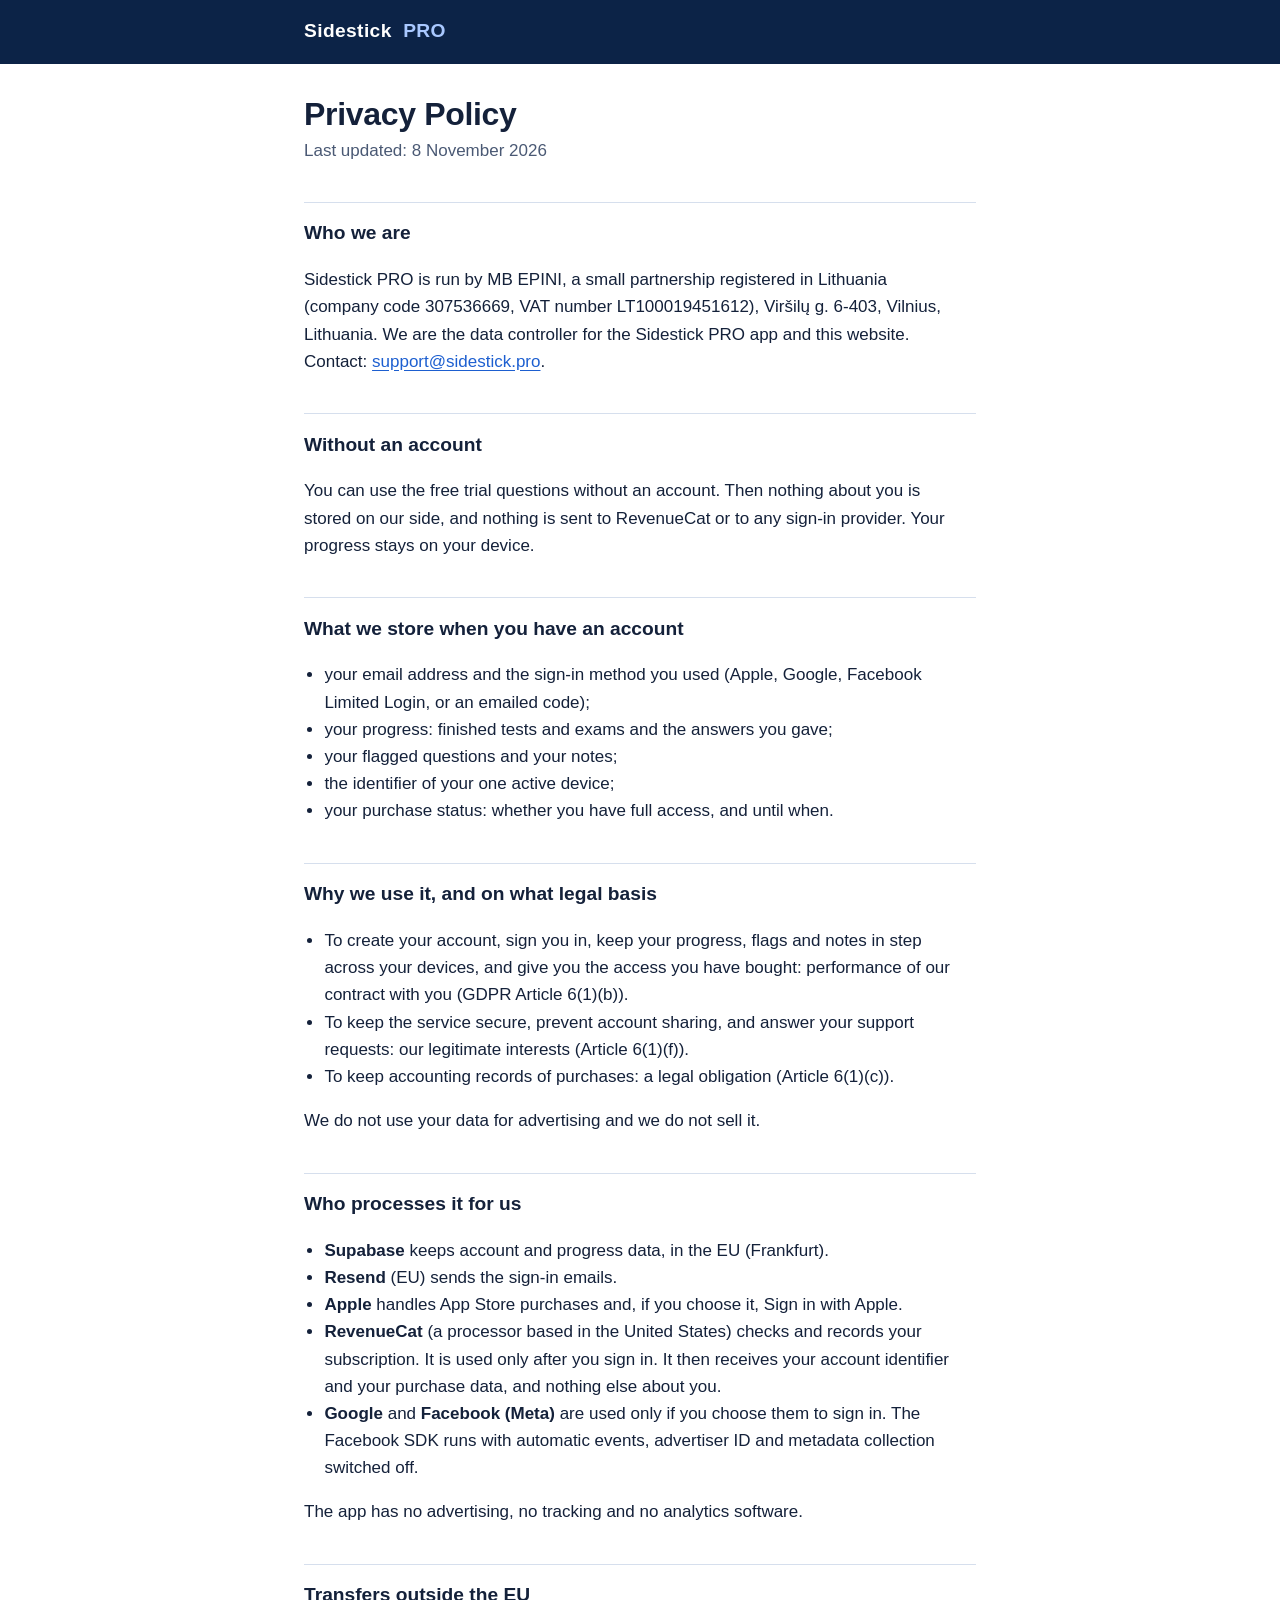
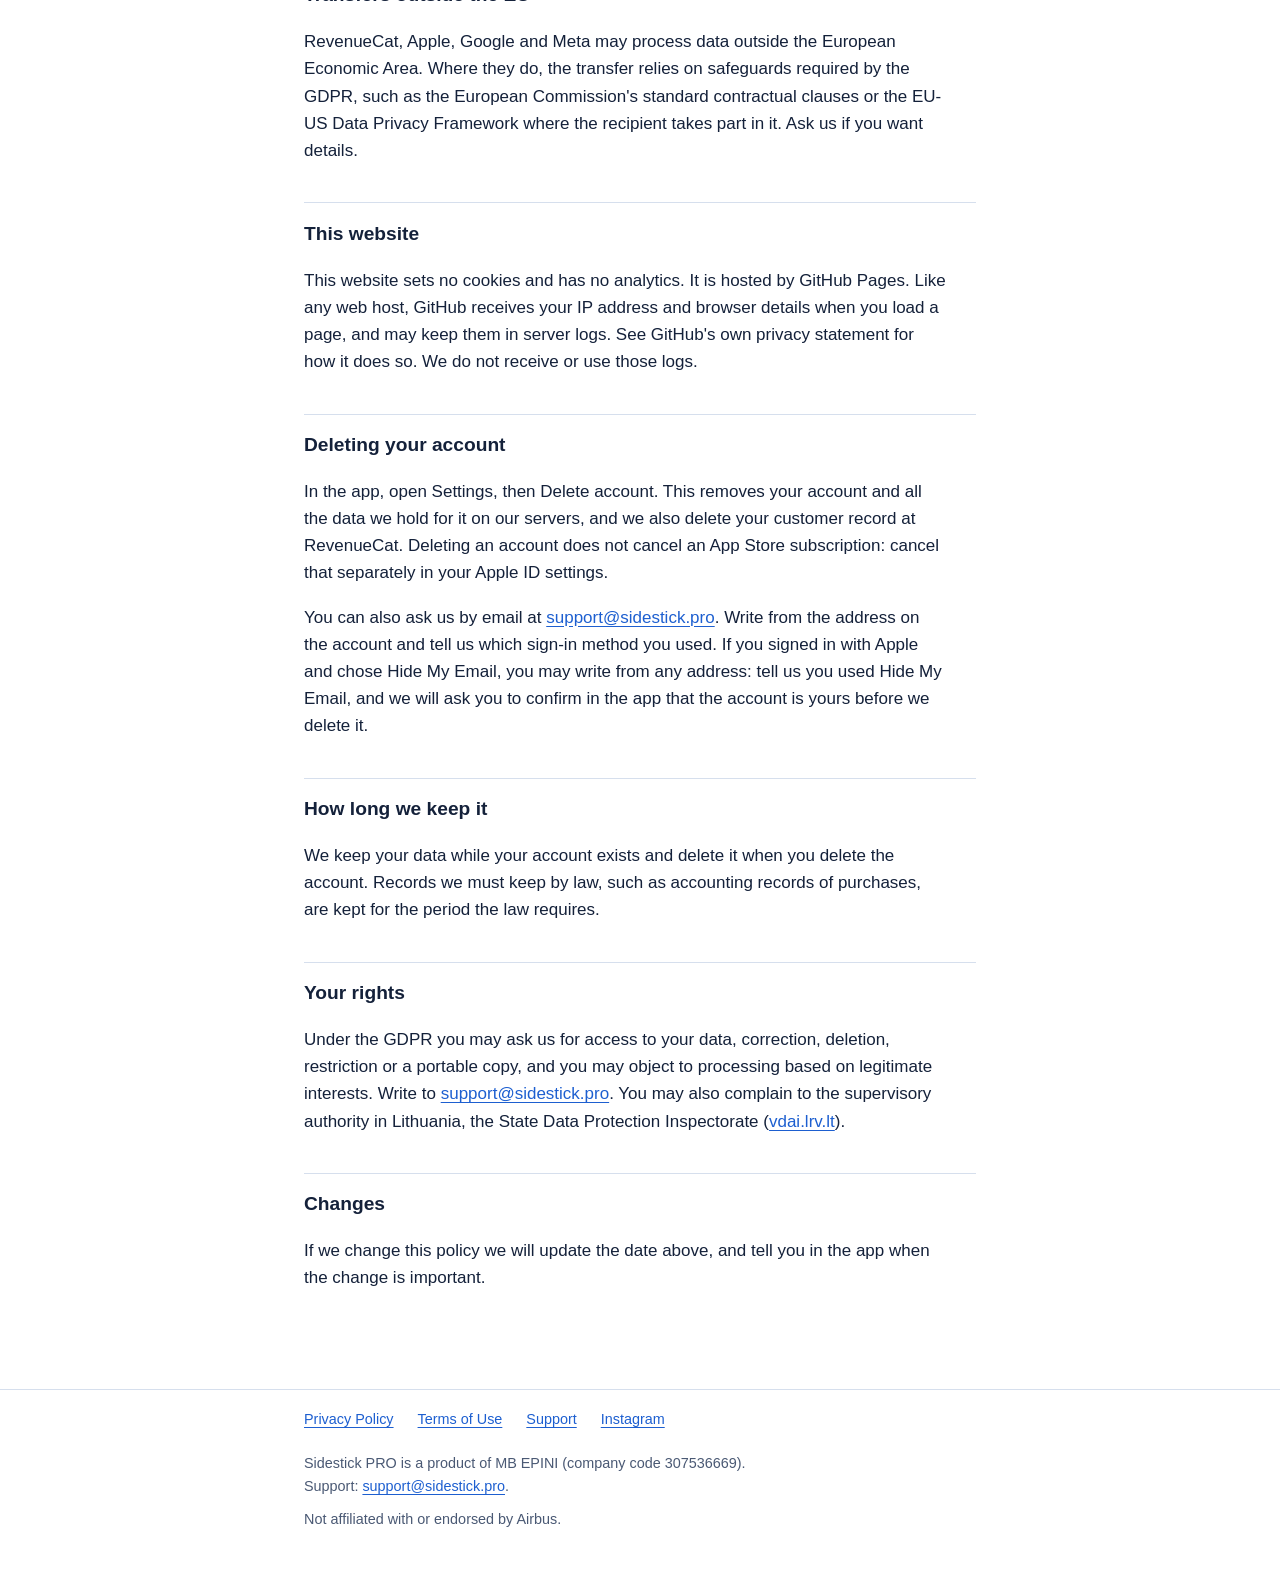
==== privacy/index.html @ fbe4fda0 "Publish site from a320-question-bank 44156fe" ====
<!doctype html>
<html lang="en-GB">
<head>
<meta charset="utf-8">
<meta name="viewport" content="width=device-width, initial-scale=1">
<meta name="color-scheme" content="light dark">
<meta name="theme-color" content="#0c2347" media="(prefers-color-scheme: light)">
<meta name="theme-color" content="#16315f" media="(prefers-color-scheme: dark)">
<title>Privacy Policy – Sidestick PRO</title>
<meta name="description" content="How Sidestick PRO handles your data: what is stored with an account, who processes it, and how to delete it.">
<meta property="og:type" content="website">
<meta property="og:site_name" content="Sidestick PRO">
<meta property="og:title" content="Privacy Policy – Sidestick PRO">
<meta property="og:description" content="How Sidestick PRO handles your data: what is stored with an account, who processes it, and how to delete it.">
<meta property="og:image" content="https://sidestick.pro/og.png">
<meta name="twitter:card" content="summary_large_image">
<link rel="icon" href="../favicon.svg" type="image/svg+xml">
<link rel="apple-touch-icon" href="../apple-touch-icon.png">
<link rel="stylesheet" href="../style.css">
</head>
<body>
<header class="bar"><div class="wrap"><a class="brand" href="../">Sidestick <b>PRO</b></a></div></header>
<main class="wrap doc"><h1>Privacy Policy</h1>
<p class="meta">Last updated: 8 November 2026</p>
<h2>Who we are</h2>
<p>Sidestick PRO is run by MB EPINI, a small partnership registered in Lithuania (company code 307536669, VAT number LT100019451612), Viršilų g. 6-403, Vilnius, Lithuania. We are the data controller for the Sidestick PRO app and this website. Contact: <a href="mailto:support@sidestick.pro">support@sidestick.pro</a>.</p>
<h2>Without an account</h2>
<p>You can use the free trial questions without an account. Then nothing about you is stored on our side, and nothing is sent to RevenueCat or to any sign-in provider. Your progress stays on your device.</p>
<h2>What we store when you have an account</h2>
<ul>
<li>your email address and the sign-in method you used (Apple, Google, Facebook Limited Login, or an emailed code);</li>
<li>your progress: finished tests and exams and the answers you gave;</li>
<li>your flagged questions and your notes;</li>
<li>the identifier of your one active device;</li>
<li>your purchase status: whether you have full access, and until when.</li>
</ul>
<h2>Why we use it, and on what legal basis</h2>
<ul>
<li>To create your account, sign you in, keep your progress, flags and notes in step across your devices, and give you the access you have bought: performance of our contract with you (GDPR Article 6(1)(b)).</li>
<li>To keep the service secure, prevent account sharing, and answer your support requests: our legitimate interests (Article 6(1)(f)).</li>
<li>To keep accounting records of purchases: a legal obligation (Article 6(1)(c)).</li>
</ul>
<p>We do not use your data for advertising and we do not sell it.</p>
<h2>Who processes it for us</h2>
<ul>
<li><b>Supabase</b> keeps account and progress data, in the EU (Frankfurt).</li>
<li><b>Resend</b> (EU) sends the sign-in emails.</li>
<li><b>Apple</b> handles App Store purchases and, if you choose it, Sign in with Apple.</li>
<li><b>RevenueCat</b> (a processor based in the United States) checks and records your subscription. It is used only after you sign in. It then receives your account identifier and your purchase data, and nothing else about you.</li>
<li><b>Google</b> and <b>Facebook (Meta)</b> are used only if you choose them to sign in. The Facebook SDK runs with automatic events, advertiser ID and metadata collection switched off.</li>
</ul>
<p>The app has no advertising, no tracking and no analytics software.</p>
<h2>Transfers outside the EU</h2>
<p>RevenueCat, Apple, Google and Meta may process data outside the European Economic Area. Where they do, the transfer relies on safeguards required by the GDPR, such as the European Commission's standard contractual clauses or the EU-US Data Privacy Framework where the recipient takes part in it. Ask us if you want details.</p>
<h2>This website</h2>
<p>This website sets no cookies and has no analytics. It is hosted by GitHub Pages. Like any web host, GitHub receives your IP address and browser details when you load a page, and may keep them in server logs. See GitHub's own privacy statement for how it does so. We do not receive or use those logs.</p>
<h2 id="delete">Deleting your account</h2>
<p>In the app, open Settings, then Delete account. This removes your account and all the data we hold for it on our servers, and we also delete your customer record at RevenueCat. Deleting an account does not cancel an App Store subscription: cancel that separately in your Apple ID settings.</p>
<p>You can also ask us by email at <a href="mailto:support@sidestick.pro">support@sidestick.pro</a>. Write from the address on the account and tell us which sign-in method you used. If you signed in with Apple and chose Hide My Email, you may write from any address: tell us you used Hide My Email, and we will ask you to confirm in the app that the account is yours before we delete it.</p>
<h2>How long we keep it</h2>
<p>We keep your data while your account exists and delete it when you delete the account. Records we must keep by law, such as accounting records of purchases, are kept for the period the law requires.</p>
<h2>Your rights</h2>
<p>Under the GDPR you may ask us for access to your data, correction, deletion, restriction or a portable copy, and you may object to processing based on legitimate interests. Write to <a href="mailto:support@sidestick.pro">support@sidestick.pro</a>. You may also complain to the supervisory authority in Lithuania, the State Data Protection Inspectorate (<a href="https://vdai.lrv.lt">vdai.lrv.lt</a>).</p>
<h2>Changes</h2>
<p>If we change this policy we will update the date above, and tell you in the app when the change is important.</p></main>
<footer class="foot"><div class="inner">
<nav aria-label="Footer">
<a href="../privacy/">Privacy Policy</a>
<a href="../terms/">Terms of Use</a>
<a href="../support/">Support</a>
<a href="https://www.instagram.com/sidestick.pro/">Instagram</a>
</nav>
<p>Sidestick PRO is a product of MB EPINI (company code 307536669). Support: <a href="mailto:support@sidestick.pro">support@sidestick.pro</a>.</p>
<p>Not affiliated with or endorsed by Airbus.</p>
</div></footer>
</body>
</html>
---- style.css ----
:root{--bg:#fff;--ink:#14213a;--mute:#4a5974;--navy:#0c2347;--blue:#1d5fd0;--line:#d6dfed;--surface:#fff;--ok:#0a5c32;--okbg:#e5f5ec;--bad:#a8201a;--badbg:#fdeceb;--sel:#bcd5ff;--hero-line:#0c2347;--hero:#0c2347}
@media (prefers-color-scheme:dark){:root{--bg:#0b1220;--ink:#e6ecf8;--mute:#a3b3cf;--blue:#8db8ff;--line:#2b3b5a;--surface:#15233d;--ok:#7be0a6;--okbg:#10301f;--bad:#ff9d94;--badbg:#3a1614;--sel:#27437a;--hero:#16315f;--hero-line:#2c4a82}}
*{box-sizing:border-box}
html{-webkit-text-size-adjust:100%;scrollbar-color:var(--blue) var(--bg)}
::selection{background:var(--sel)}
body{margin:0;background:var(--bg);color:var(--ink);font:17px/1.6 -apple-system,BlinkMacSystemFont,"Segoe UI",Roboto,"Helvetica Neue",Arial,sans-serif}
.wrap{max-width:44rem;margin:0 auto;padding:0 16px}
a{color:var(--blue);text-underline-offset:3px}
a:focus-visible,input:focus-visible+label{outline:3px solid var(--blue);outline-offset:3px;border-radius:4px}
.hero a:focus-visible,.bar a:focus-visible{outline-color:#fff}
.brand{font-weight:700;font-size:1.2rem;letter-spacing:.02em;color:#fff;text-decoration:none;display:inline-block;padding:10px 0}
.brand b{margin-left:.3em;color:#a9c8ff}
.hero{background:var(--hero);color:#fff;padding:20px 0 96px;border-bottom:1px solid var(--hero-line)}
.hero h1{font-size:clamp(2rem,7vw,3.3rem);line-height:1.08;margin:40px 0 20px;max-width:16em;letter-spacing:-.02em;text-wrap:balance}
.hero p{margin:0}
.soon{color:#d6e5ff}
.hero .ig a{color:#fff;display:inline-block;padding:10px 0}
.quiz{margin:-64px 0 0;padding:20px 20px 18px;background:var(--surface);border:1px solid var(--line);border-radius:14px;box-shadow:0 10px 24px -8px rgba(0,0,0,.28)}
.cap{margin:0 0 6px;font-size:.9rem;color:var(--mute)}
fieldset{border:0;margin:0;padding:0;min-width:0}
legend{font-size:1.3rem;font-weight:700;line-height:1.3;padding:0;margin:0 0 14px}
.opt{position:relative;margin-bottom:8px}
.opt input{position:absolute;opacity:0;inset:0;margin:0}
.opt label{display:flex;gap:12px;align-items:baseline;padding:12px;border:1px solid var(--line);border-radius:10px;cursor:pointer;min-height:48px}
.opt label:hover{border-color:var(--blue)}
.l{font-weight:700;color:var(--mute);min-width:1.1em}
.t{flex:1}
.q:has(input:checked) label{pointer-events:none}
.opt.right input:checked+label,.q:has(input:checked) .opt.right label{background:var(--okbg);border-color:var(--ok);color:var(--ok);font-weight:600}
.opt:not(.right) input:checked+label{background:var(--badbg);border-color:var(--bad);color:var(--bad);font-weight:600}
.q:has(input:checked) .opt.right label::after{content:"Correct";font-size:.85rem;font-weight:700}
.opt:not(.right) input:checked+label::after{content:"Your answer";font-size:.85rem;font-weight:700}
.hint{margin:12px 0 0;color:var(--mute);font-size:.95rem}
.reveal{display:none;margin-top:14px;padding-top:6px;border-top:1px solid var(--line)}
.reveal .sub{font-size:.95rem;margin:12px 0 2px;color:var(--mute)}
.reveal p{margin:0}
.ref{margin-top:12px!important;font:600 .9rem ui-monospace,Menlo,Consolas,monospace;color:var(--blue)}
.quiz:has(input:checked) .reveal{display:block}
.quiz:has(input:checked) .hint{display:none}
.method{margin:56px 0 0}
.method h2{font-size:1.5rem;line-height:1.2;margin:0 0 8px;letter-spacing:-.01em}
.method>p{margin:0 0 28px;max-width:60ch}
.phones{display:flex;gap:16px;justify-content:center}
.phones figure{margin:0;flex:0 1 240px;min-width:0}
.phone{border:7px solid #0c2347;border-radius:34px;overflow:hidden;background:#0c2347;box-shadow:0 10px 24px -8px rgba(0,0,0,.3)}
@media (prefers-color-scheme:dark){.phone{border-color:#2b3b5a;background:#2b3b5a}}
.phone img{display:block;width:100%;height:auto}
.bar{background:var(--hero);padding:6px 0;border-bottom:1px solid var(--hero-line)}
.doc{padding-top:32px;padding-bottom:24px}
.doc h1{font-size:2rem;line-height:1.15;margin:0 0 4px;letter-spacing:-.01em}
.doc h2{font-size:1.2rem;margin:2em 0 .4em;padding-top:.8em;border-top:1px solid var(--line)}
.doc p,.doc li{max-width:68ch}
.lead2{font-size:1.15rem}
.meta{color:var(--mute);margin-top:0}
.doc ul{padding-left:1.2em}
.foot{margin-top:56px;border-top:1px solid var(--line);color:var(--mute);font-size:.9rem}
.foot .inner{max-width:44rem;margin:0 auto;padding:8px 16px 40px}
.foot nav{display:flex;flex-wrap:wrap;gap:0 8px;margin-left:-8px}
.foot nav a{display:inline-flex;align-items:center;min-height:44px;padding:0 8px}
.foot p{margin:10px 0 0;max-width:60ch}
@media (max-width:420px){.hero{padding-bottom:88px}.hero h1{margin-top:28px}}
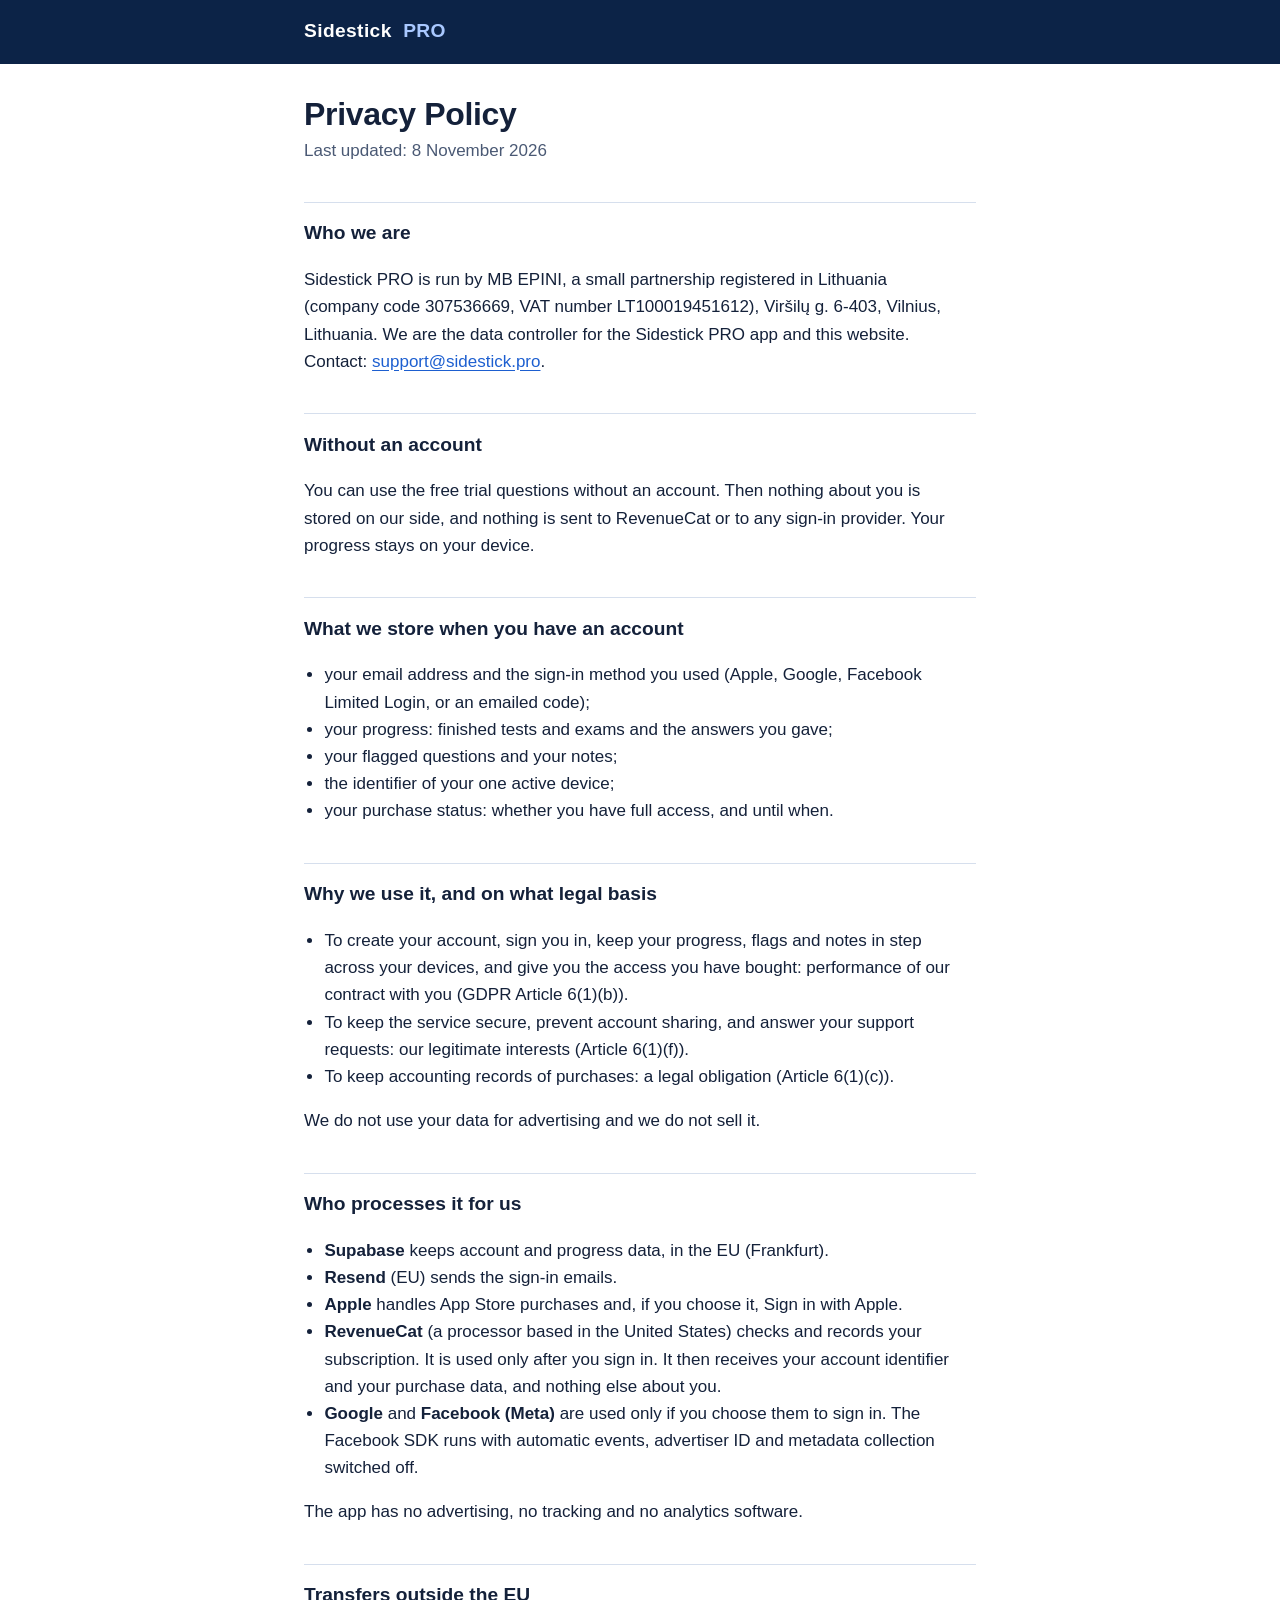
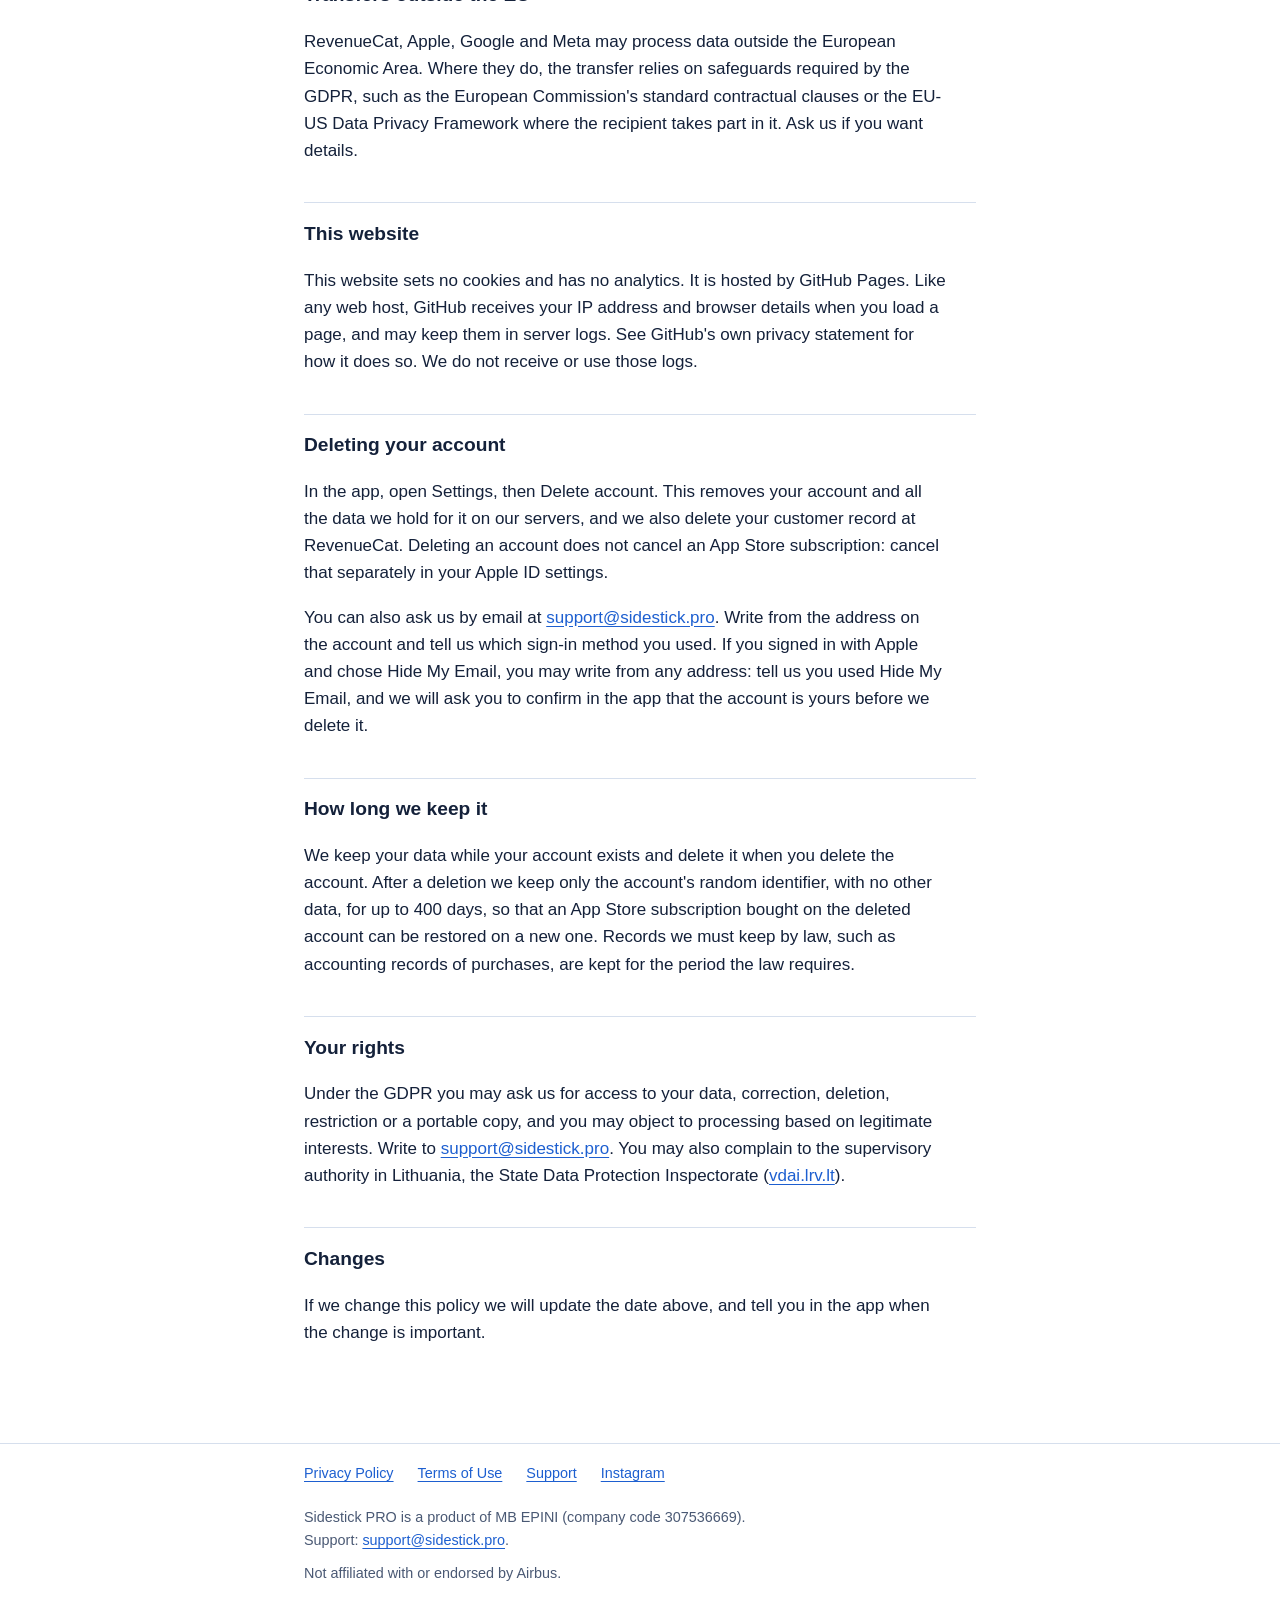
==== commit 26ba3809: "Publish site from a320-question-bank d1a535b" ====
--- a/privacy/index.html
+++ b/privacy/index.html
@@ -58,7 +58,7 @@
 <p>In the app, open Settings, then Delete account. This removes your account and all the data we hold for it on our servers, and we also delete your customer record at RevenueCat. Deleting an account does not cancel an App Store subscription: cancel that separately in your Apple ID settings.</p>
 <p>You can also ask us by email at <a href="mailto:support@sidestick.pro">support@sidestick.pro</a>. Write from the address on the account and tell us which sign-in method you used. If you signed in with Apple and chose Hide My Email, you may write from any address: tell us you used Hide My Email, and we will ask you to confirm in the app that the account is yours before we delete it.</p>
 <h2>How long we keep it</h2>
-<p>We keep your data while your account exists and delete it when you delete the account. Records we must keep by law, such as accounting records of purchases, are kept for the period the law requires.</p>
+<p>We keep your data while your account exists and delete it when you delete the account. After a deletion we keep only the account's random identifier, with no other data, for up to 400 days, so that an App Store subscription bought on the deleted account can be restored on a new one. Records we must keep by law, such as accounting records of purchases, are kept for the period the law requires.</p>
 <h2>Your rights</h2>
 <p>Under the GDPR you may ask us for access to your data, correction, deletion, restriction or a portable copy, and you may object to processing based on legitimate interests. Write to <a href="mailto:support@sidestick.pro">support@sidestick.pro</a>. You may also complain to the supervisory authority in Lithuania, the State Data Protection Inspectorate (<a href="https://vdai.lrv.lt">vdai.lrv.lt</a>).</p>
 <h2>Changes</h2>
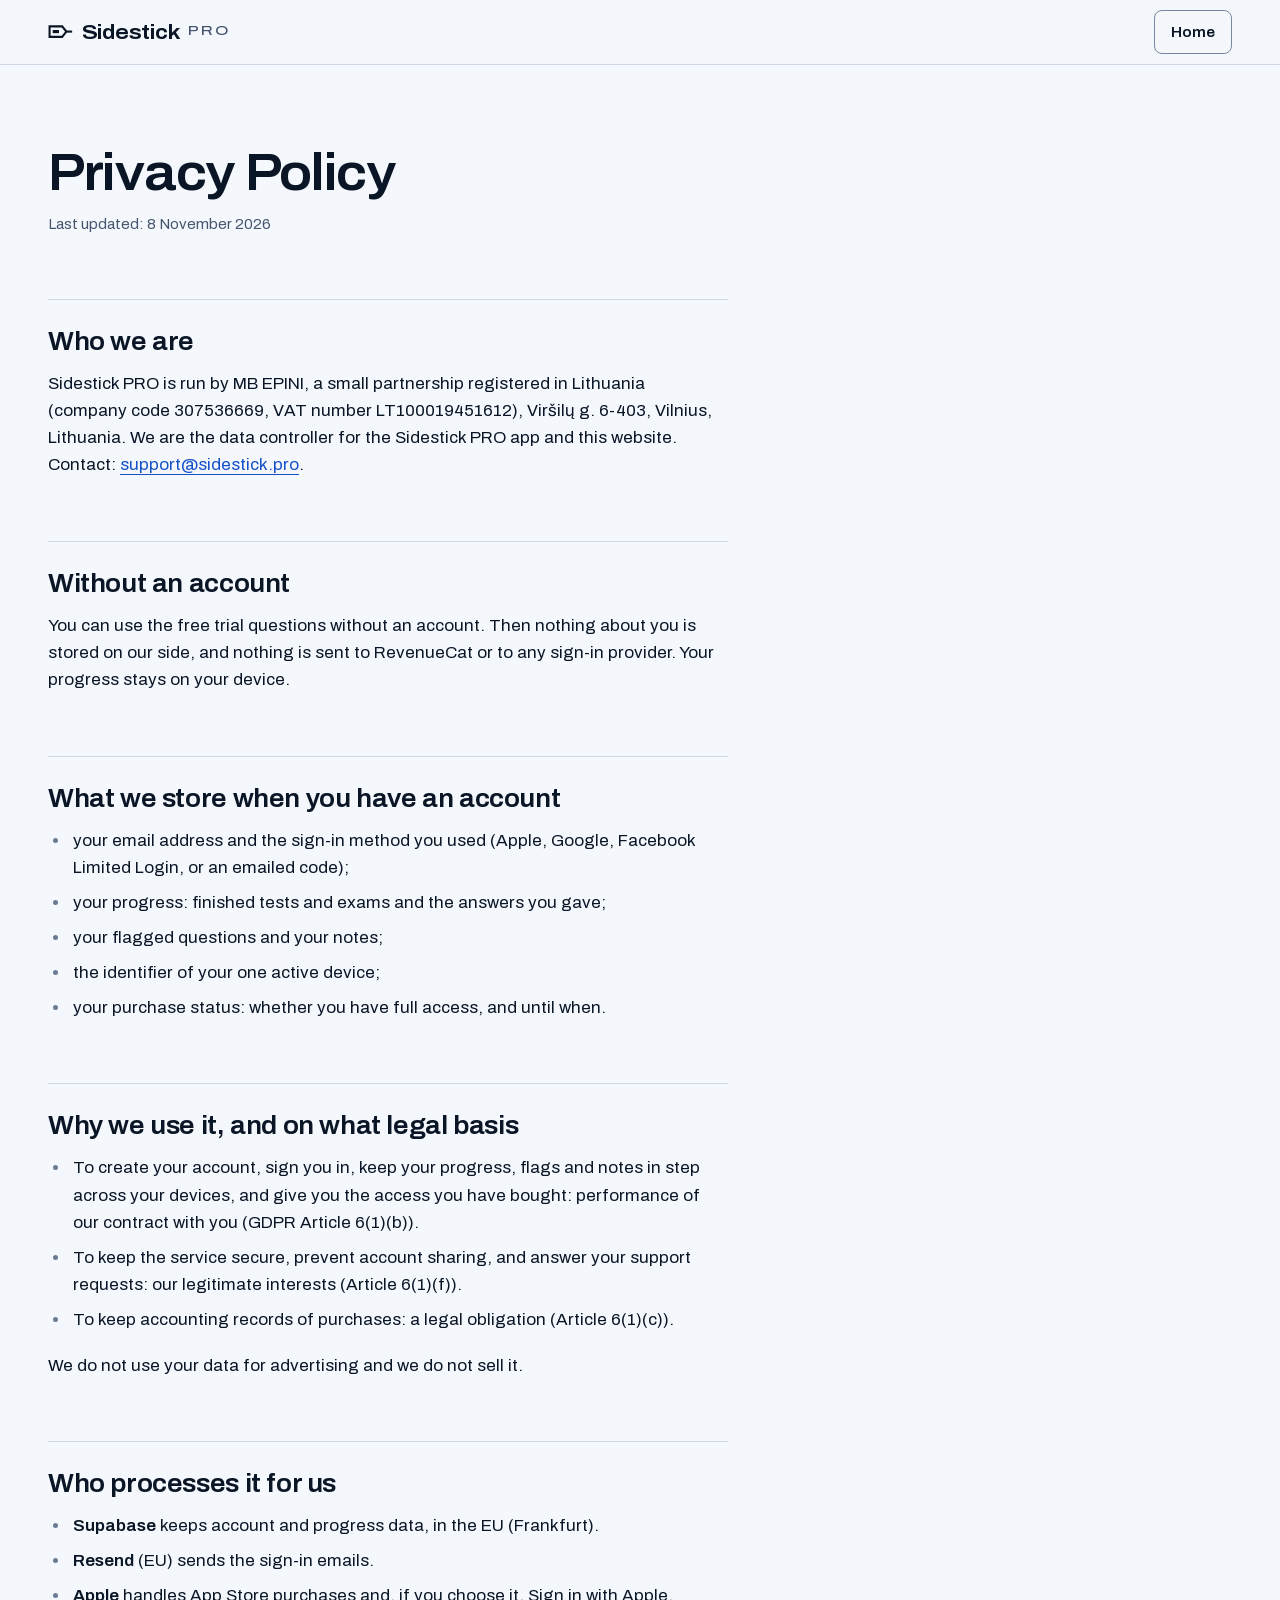
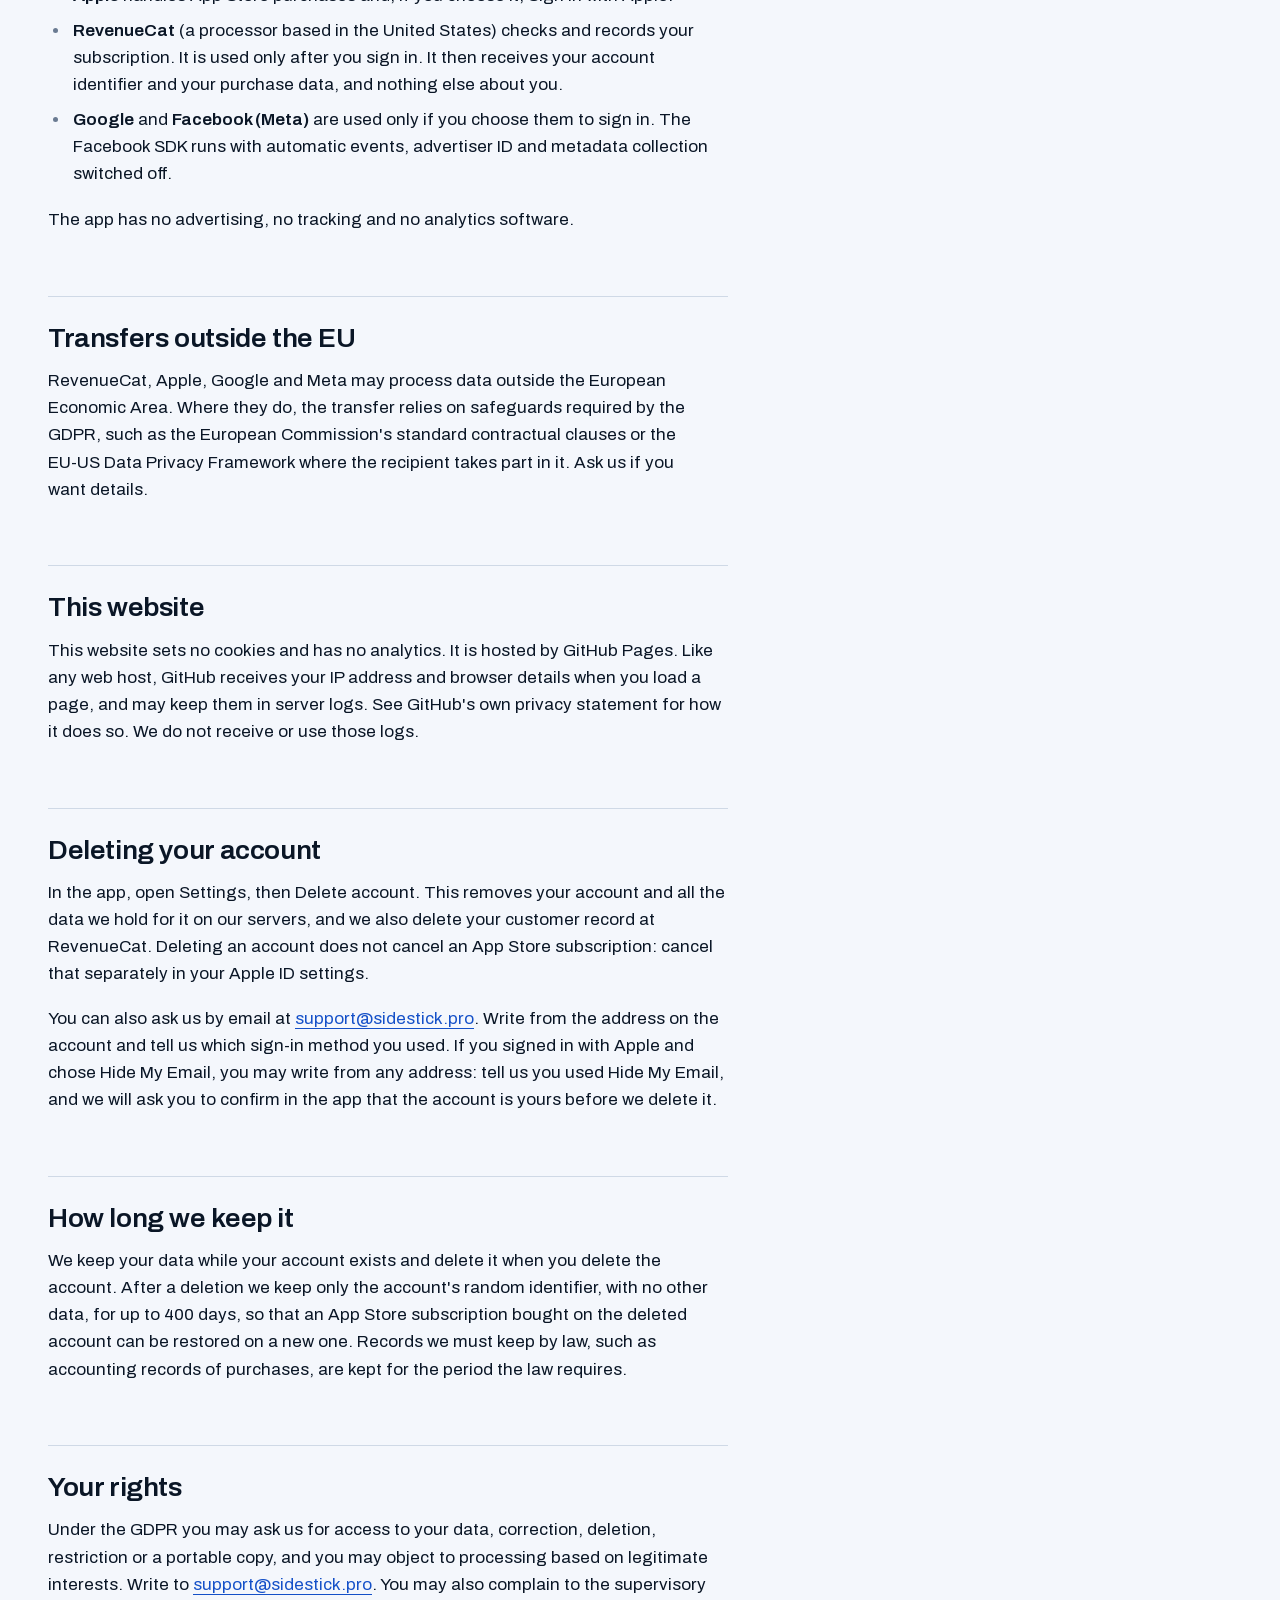
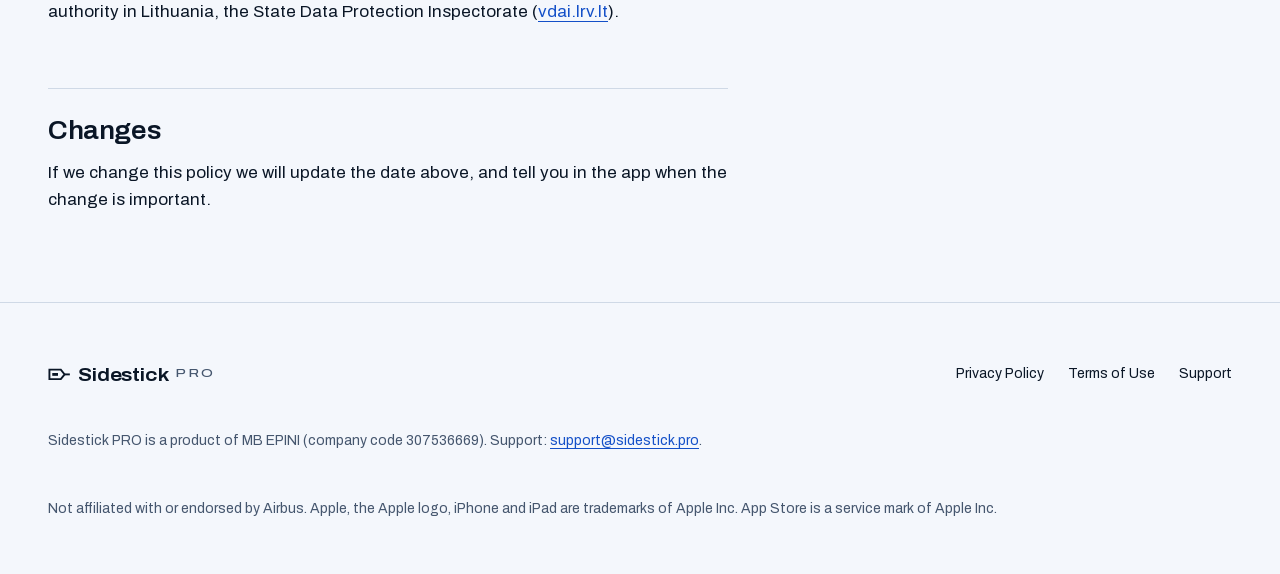
==== commit 3a8b8cbe: "Publish site from a320-question-bank e3c29227" ====
--- a/privacy/index.html
+++ b/privacy/index.html
@@ -2,25 +2,35 @@
 <html lang="en-GB">
 <head>
 <meta charset="utf-8">
-<meta name="viewport" content="width=device-width, initial-scale=1">
-<meta name="color-scheme" content="light dark">
-<meta name="theme-color" content="#0c2347" media="(prefers-color-scheme: light)">
-<meta name="theme-color" content="#16315f" media="(prefers-color-scheme: dark)">
+<meta name="viewport" content="width=device-width, initial-scale=1, viewport-fit=cover">
+<meta name="color-scheme" content="dark light">
+<meta name="theme-color" content="#0F1B2D" media="(prefers-color-scheme: dark)">
+<meta name="theme-color" content="#F4F7FC" media="(prefers-color-scheme: light)">
 <title>Privacy Policy – Sidestick PRO</title>
 <meta name="description" content="How Sidestick PRO handles your data: what is stored with an account, who processes it, and how to delete it.">
 <meta property="og:type" content="website">
 <meta property="og:site_name" content="Sidestick PRO">
 <meta property="og:title" content="Privacy Policy – Sidestick PRO">
 <meta property="og:description" content="How Sidestick PRO handles your data: what is stored with an account, who processes it, and how to delete it.">
-<meta property="og:image" content="https://sidestick.pro/og.png">
+<meta property="og:image" content="https://sidestick.pro/og.jpg">
 <meta name="twitter:card" content="summary_large_image">
-<link rel="icon" href="../favicon.svg" type="image/svg+xml">
-<link rel="apple-touch-icon" href="../apple-touch-icon.png">
-<link rel="stylesheet" href="../style.css">
+<link rel="icon" href="/assets/mark.svg" type="image/svg+xml">
+<link rel="apple-touch-icon" href="/apple-touch-icon.png">
+<link rel="preload" href="/assets/fonts/Archivo-latin.woff2" as="font" type="font/woff2" crossorigin>
+<link rel="stylesheet" href="/assets/brand.css">
+<link rel="stylesheet" href="/assets/legal.css">
 </head>
 <body>
-<header class="bar"><div class="wrap"><a class="brand" href="../">Sidestick <b>PRO</b></a></div></header>
-<main class="wrap doc"><h1>Privacy Policy</h1>
+<!-- Built by site-src/build.mjs; edit the text in site-src/legal/, not this file. -->
+<a class="skip" href="#main">Skip to content</a>
+<header class="lnav">
+  <div class="wrap bar">
+    <a class="wordmark" href="/" aria-label="Sidestick PRO, home"><svg class="mk" viewBox="0 0 48 48" aria-hidden="true"><g fill="none" stroke="currentColor" stroke-width="4"><path d="M3 14h24l8 10-8 10H3z"/><path d="M35 24h11"/></g><path fill="currentColor" d="M9 21h12v6H9z"/></svg><span class="word">Sidestick</span><span class="pro">PRO</span></a>
+    <a class="home-link" href="/">Home</a>
+  </div>
+</header>
+<main id="main" class="wrap doc" tabindex="-1">
+<h1>Privacy Policy</h1>
 <p class="meta">Last updated: 8 November 2026</p>
 <h2>Who we are</h2>
 <p>Sidestick PRO is run by MB EPINI, a small partnership registered in Lithuania (company code 307536669, VAT number LT100019451612), Viršilų g. 6-403, Vilnius, Lithuania. We are the data controller for the Sidestick PRO app and this website. Contact: <a href="mailto:support@sidestick.pro">support@sidestick.pro</a>.</p>
@@ -62,16 +72,22 @@
 <h2>Your rights</h2>
 <p>Under the GDPR you may ask us for access to your data, correction, deletion, restriction or a portable copy, and you may object to processing based on legitimate interests. Write to <a href="mailto:support@sidestick.pro">support@sidestick.pro</a>. You may also complain to the supervisory authority in Lithuania, the State Data Protection Inspectorate (<a href="https://vdai.lrv.lt">vdai.lrv.lt</a>).</p>
 <h2>Changes</h2>
-<p>If we change this policy we will update the date above, and tell you in the app when the change is important.</p></main>
-<footer class="foot"><div class="inner">
-<nav aria-label="Footer">
-<a href="../privacy/">Privacy Policy</a>
-<a href="../terms/">Terms of Use</a>
-<a href="../support/">Support</a>
-<a href="https://www.instagram.com/sidestick.pro/">Instagram</a>
-</nav>
-<p>Sidestick PRO is a product of MB EPINI (company code 307536669). Support: <a href="mailto:support@sidestick.pro">support@sidestick.pro</a>.</p>
-<p>Not affiliated with or endorsed by Airbus.</p>
-</div></footer>
+<p>If we change this policy we will update the date above, and tell you in the app when the change is important.</p>
+</main>
+
+<footer>
+  <div class="wrap">
+    <div class="top">
+      <a class="wordmark" href="/" aria-label="Sidestick PRO, back to top"><svg class="mk" viewBox="0 0 48 48" aria-hidden="true"><g fill="none" stroke="currentColor" stroke-width="4"><path d="M3 14h24l8 10-8 10H3z"/><path d="M35 24h11"/></g><path fill="currentColor" d="M9 21h12v6H9z"/></svg><span class="word">Sidestick</span><span class="pro">PRO</span></a>
+      <nav aria-label="Footer">
+        <a href="/privacy/">Privacy Policy</a>
+        <a href="/terms/">Terms of Use</a>
+        <a href="/support/">Support</a>
+      </nav>
+    </div>
+    <p>Sidestick PRO is a product of MB EPINI (company code 307536669). Support: <a href="mailto:support@sidestick.pro">support@sidestick.pro</a>.</p>
+    <p>Not affiliated with or endorsed by Airbus. Apple, the Apple logo, iPhone and iPad are trademarks of Apple Inc. App Store is a service mark of Apple Inc.</p>
+  </div>
+</footer>
 </body>
 </html>
--- a/assets/brand.css
+++ b/assets/brand.css
@@ -0,0 +1 @@
+@font-face{font-family:"Archivo";src:url("fonts/Archivo-latin.woff2") format("woff2");font-weight:100 900;font-stretch:62% 125%;font-style:normal;font-display:swap;unicode-range:U+0000-00FF,U+0131,U+0152-0153,U+02BB-02BC,U+02C6,U+02DA,U+02DC,U+0304,U+0308,U+0329,U+2000-206F,U+20AC,U+2122,U+2191,U+2193,U+2212,U+2215,U+FEFF,U+FFFD}@font-face{font-family:"Archivo";src:url("fonts/Archivo-latin-ext.woff2") format("woff2");font-weight:100 900;font-stretch:62% 125%;font-style:normal;font-display:swap;unicode-range:U+0100-02BA,U+02BD-02C5,U+02C7-02CC,U+02CE-02D7,U+02DD-02FF,U+1D00-1DBF,U+1E00-1E9F,U+1EF2-1EFF,U+2020,U+20A0-20AB,U+20AD-20C4,U+2113,U+2C60-2C7F,U+A720-A7FF}@font-face{font-family:"B612 Mono";src:url("fonts/B612Mono-Regular.woff2") format("woff2");font-weight:400;font-display:swap}@font-face{font-family:"B612 Mono";src:url("fonts/B612Mono-Bold.woff2") format("woff2");font-weight:700;font-display:swap}:root,[data-theme="dark"],.navy{color-scheme:dark;--ground:#0F1B2D;--ground-2: #182A43;--ground-3: #213756;--line:#2E4568;--edge:#6886B3;--ink:#E6ECF4;--ink-2: #B0BED1;--ink-3: #8495AD;--ok:#55DA8B;--caution:#FFBE3D;--warn:#FF8279;--action:#62D9F2;--managed:#F47FD6;--ref:#FFD43B;--sys-blue:#6C9BFF;--sys-green:#4FCB7E;--sys-yellow:#F2CF4A;--on-action:#04121F;--ok-tint:rgba(85,218,139,.16);--warn-tint:rgba(255,130,121,.16);--action-tint:rgba(98,217,242,.16);--caution-tint:rgba(255,190,61,.16);--managed-tint:rgba(244,127,214,.16);--primary-fill:#2F66D9;--primary-ink:#FFFFFF;--primary-edge:#2F66D9;--ink-tint:rgba(230,236,244,.16);--ink-edge:rgba(230,236,244,.75);--panel:#10294D;--panel-line:#24467A;--shadow-1: 0 1px 2px rgba(0,0,0,.4),0 8px 24px -12px rgba(0,0,0,.6);--shadow-2: 0 2px 6px rgba(0,0,0,.45),0 30px 60px -24px rgba(0,0,0,.75)}[data-theme="light"]{color-scheme:light;--ground:#F4F7FC;--ground-2: #FFFFFF;--ground-3: #E6ECF4;--line:#CFD9E6;--edge:#76879F;--ink:#0A1626;--ink-2: #45566E;--ink-3: #6A7B92;--ok:#0A7340;--caution:#B45309;--warn:#BE2A20;--action:#1450C8;--managed:#A3228A;--ref:#0A1626;--sys-blue:#1F5CD6;--sys-green:#167A40;--sys-yellow:#8A6A00;--on-action:#FFFFFF;--ok-tint:rgba(12,122,66,.09);--warn-tint:rgba(190,42,32,.08);--action-tint:rgba(20,80,200,.08);--caution-tint:rgba(180,83,9,.08);--managed-tint:rgba(163,34,138,.08);--primary-fill:#1450C8;--primary-ink:#FFFFFF;--primary-edge:#1450C8;--ink-tint:rgba(10,22,38,.08);--ink-edge:rgba(10,22,38,.6);--panel:#0B1F3D;--shadow-1: 0 1px 2px rgba(10,22,38,.06),0 8px 24px -12px rgba(10,22,38,.18);--shadow-2: 0 2px 6px rgba(10,22,38,.08),0 30px 60px -24px rgba(10,22,38,.28)}@media (prefers-color-scheme: light){:root:not([data-theme="dark"]){color-scheme:light;--ground:#F4F7FC;--ground-2: #FFFFFF;--ground-3: #E6ECF4;--line:#CFD9E6;--edge:#76879F;--ink:#0A1626;--ink-2: #45566E;--ink-3: #6A7B92;--ok:#0A7340;--caution:#B45309;--warn:#BE2A20;--action:#1450C8;--managed:#A3228A;--ref:#0A1626;--sys-blue:#1F5CD6;--sys-green:#167A40;--sys-yellow:#8A6A00;--on-action:#FFFFFF;--ok-tint:rgba(12,122,66,.09);--warn-tint:rgba(190,42,32,.08);--action-tint:rgba(20,80,200,.08);--caution-tint:rgba(180,83,9,.08);--managed-tint:rgba(163,34,138,.08);--primary-fill:#1450C8;--primary-ink:#FFFFFF;--primary-edge:#1450C8;--ink-tint:rgba(10,22,38,.08);--ink-edge:rgba(10,22,38,.6);--panel:#0B1F3D;--shadow-1: 0 1px 2px rgba(10,22,38,.06),0 8px 24px -12px rgba(10,22,38,.18);--shadow-2: 0 2px 6px rgba(10,22,38,.08),0 30px 60px -24px rgba(10,22,38,.28)}}:root{--scrim:rgba(4,9,16,.55);--dsp-ground:#0B0F14;--dsp-white:#F2F4F7;--dsp-green:#3CE07A;--dsp-amber:#FFB020;--dsp-red:#FF4A3D;--dsp-cyan:#4FC3E8;--dsp-blue:#6C9BFF;--dsp-yellow:#F2CF4A;--fs-numeral:60px;--fs-display:34px;--fs-question:22px;--fs-body:17px;--fs-callout:16px;--fs-secondary:15px;--fs-label:13px;--fs-caption:11px;--ax3-display: 44px;--ax3-question: 40px;--ax3-body: 34px;--ax3-secondary: 28px;--ax3-label: 24px;--sans:"Archivo",ui-sans-serif,system-ui,-apple-system,"Segoe UI",sans-serif;--mono:"B612 Mono",ui-monospace,"SF Mono",Menlo,monospace;--s1: 4px;--s2: 8px;--s3: 12px;--s4: 16px;--s5: 24px;--s6: 32px;--s7: 48px;--s8: 64px;--s9: 96px;--s10: 144px;--r-1: 4px;--r-2: 8px;--r-3: 14px;--r-4: 22px;--ease-out:cubic-bezier(.16,1,.3,1)}.wordmark{display:inline-flex;align-items:center;gap:.4em;font-family:var(--sans);font-stretch:110%;font-weight:650;letter-spacing:-.012em;color:var(--ink);text-decoration:none;line-height:1;white-space:nowrap}.wordmark .mk{width:1.2em;height:1.2em;flex:none}.wordmark .pro{font-stretch:125%;font-weight:520;font-size:max(.62em,11px);letter-spacing:.14em;margin-left:-.05em;color:var(--ink-2)}.num{font-family:var(--sans);font-variant-numeric:tabular-nums lining-nums}.code{font-family:var(--mono);letter-spacing:-.05em;word-spacing:-.1em}
--- a/assets/legal.css
+++ b/assets/legal.css
@@ -0,0 +1 @@
+*{box-sizing:border-box}:root{--nav-h:64px}html{background:var(--ground);scroll-padding-top:88px;-webkit-text-size-adjust:100%}body{margin:0;background:var(--ground);color:var(--ink);font:400 17px/1.6 var(--sans);overflow-x:clip}::selection{background:var(--action);color:var(--on-action)}a{color:var(--action);text-underline-offset:.22em;text-decoration-thickness:1px;overflow-wrap:anywhere}:focus-visible{outline:2px solid var(--action);outline-offset:3px;border-radius:4px}.wrap{width:min(1240px,100% - 2 * clamp(16px,4vw,48px));margin-inline:auto}.skip{position:absolute;left:16px;top:-60px;z-index:60;padding:10px 14px;background:var(--action);color:var(--on-action);border-radius:var(--r-2)}.skip:focus{top:12px}main:focus{outline:none}.lnav{position:sticky;top:0;z-index:30;background:color-mix(in srgb,var(--ground) 88%,transparent);-webkit-backdrop-filter:blur(14px) saturate(1.2);backdrop-filter:blur(14px) saturate(1.2);border-bottom:1px solid var(--line)}.lnav .bar{display:flex;align-items:center;justify-content:space-between;height:var(--nav-h);gap:16px}.lnav .wordmark{font-size:21px}.home-link{flex:none;white-space:nowrap;display:inline-flex;align-items:center;min-height:44px;padding:0 16px;border:1px solid var(--edge);border-radius:var(--r-2);color:var(--ink);text-decoration:none;font:600 15px/1 var(--sans);font-stretch:104%;transition:border-color .2s}@media (hover: hover) and (pointer: fine){.home-link:hover{border-color:var(--ink-2)}}@media (max-width: 420px){.lnav .wordmark{font-size:18px}}@media (max-width: 319px){.lnav .bar{gap:10px}.lnav .wordmark{font-size:16px}.lnav .wordmark .pro{display:none}.home-link{border-color:transparent;padding:0 6px}}.doc{max-width:42.5rem;margin-inline:auto;padding-block:clamp(40px,7vw,80px) clamp(40px,6vw,72px)}@media (min-width: 1100px){.doc{margin-inline:max(clamp(16px,4vw,48px),calc((100% - 1240px) / 2)) auto}}.doc{width:min(42.5rem,100% - 2 * clamp(16px,4vw,48px))}.doc h1{font-size:clamp(34px,5.2vw,52px);font-weight:620;font-stretch:108%;letter-spacing:-.025em;line-height:1.06;margin:0 0 12px;text-wrap:balance;overflow-wrap:break-word}.doc h2{font-size:clamp(22px,2.4vw,26px);font-weight:620;font-stretch:104%;letter-spacing:-.015em;line-height:1.2;margin:2.4em 0 .5em;padding-top:1em;border-top:1px solid var(--line);text-wrap:balance}.doc h3{font-size:19px;font-weight:620;line-height:1.3;margin:1.6em 0 .3em}.doc p{margin:0 0 1em;text-wrap:pretty;overflow-wrap:break-word}.doc ul,.doc ol{margin:0 0 1.1em;padding-left:1.3em}.doc li{margin:0 0 .45em;padding-left:.2em;overflow-wrap:break-word}.doc li::marker{color:var(--ink-3)}.doc .meta{color:var(--ink-2);font-size:15px;margin:0 0 8px}.doc .lead2{color:var(--ink-2);font-size:clamp(18px,1.5vw,20px);line-height:1.55}.doc strong,.doc b{font-weight:620}.doc code{font-family:var(--mono);font-size:.92em}footer{border-top:1px solid var(--line);padding:48px 0 40px;color:var(--ink-2);font-size:14px}footer .wrap{display:grid;gap:18px}footer .top{display:flex;justify-content:space-between;align-items:center;gap:24px;flex-wrap:wrap}footer .wordmark{font-size:19px}footer nav{display:flex;gap:8px 24px;flex-wrap:wrap}footer nav a{color:var(--ink);text-decoration:none;padding:12px 0}@media (hover: hover) and (pointer: fine){footer nav a:hover{text-decoration:underline}}footer p{max-width:70em}
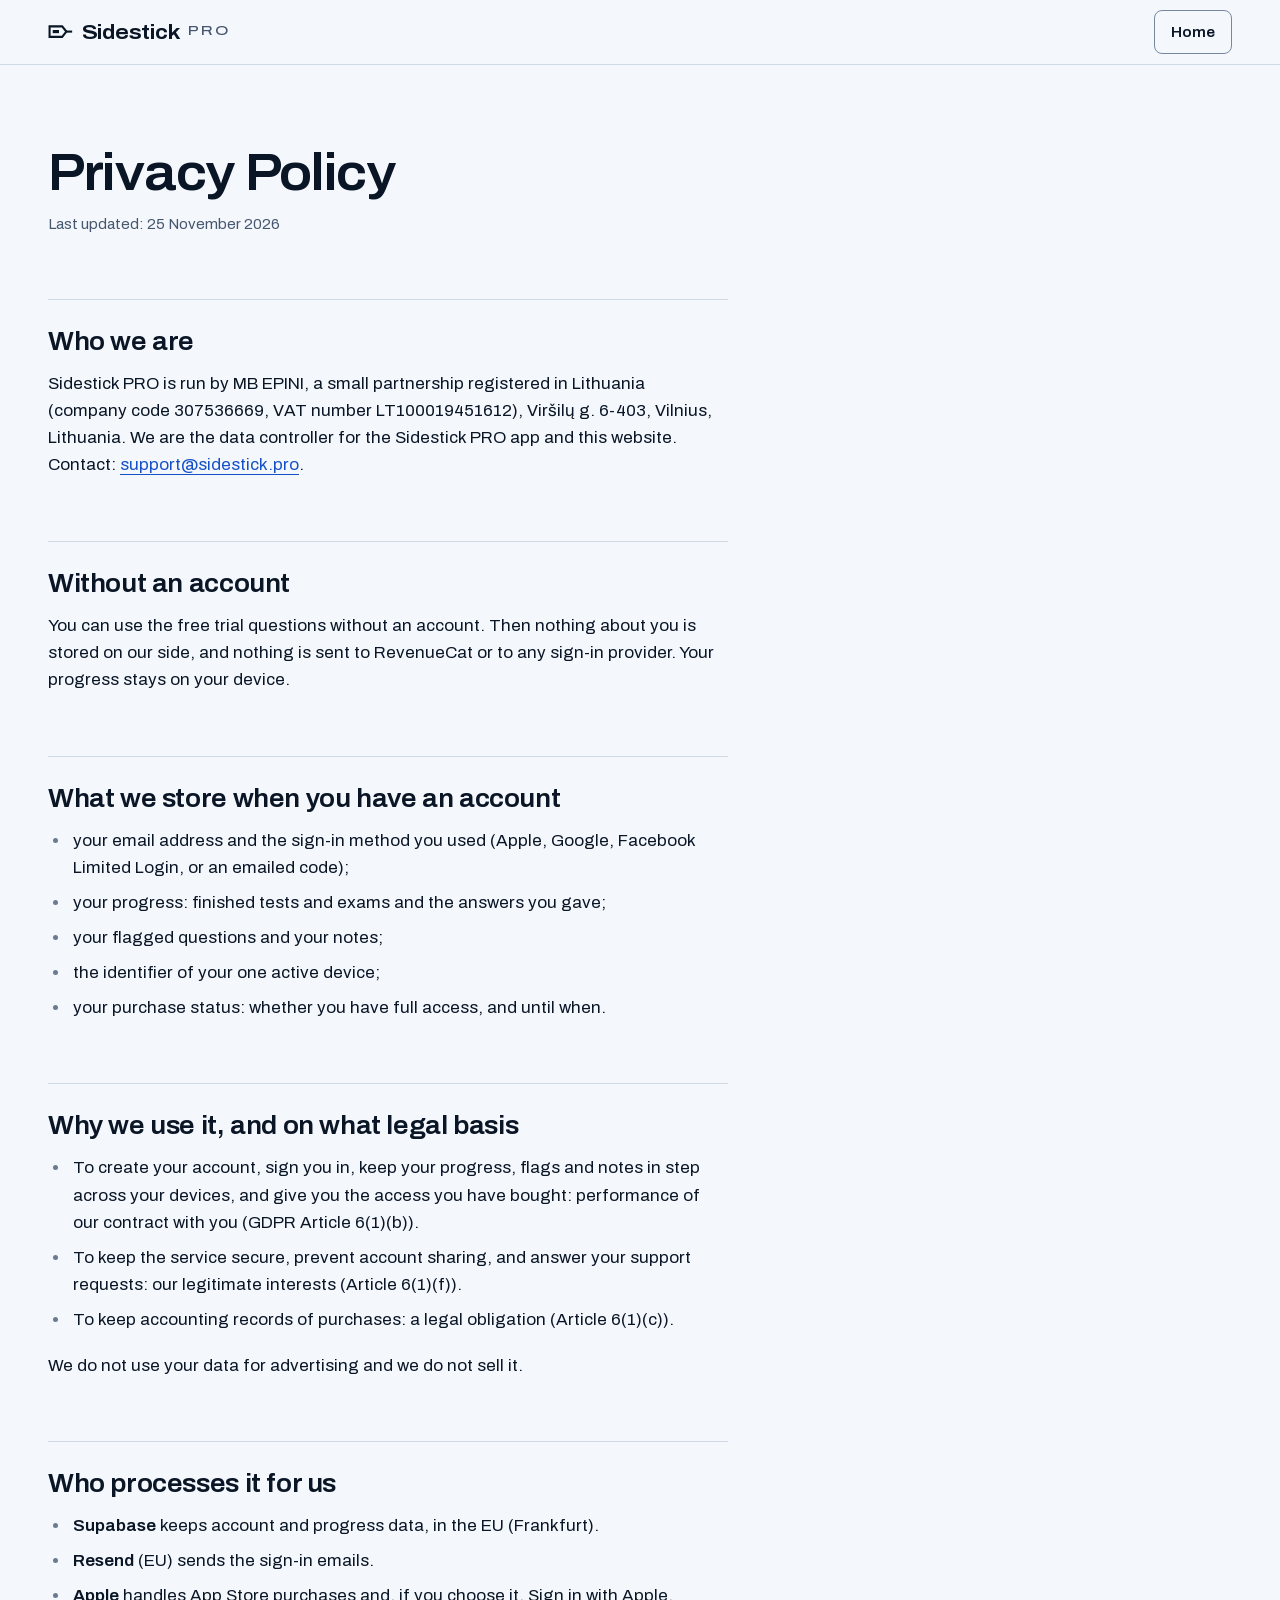
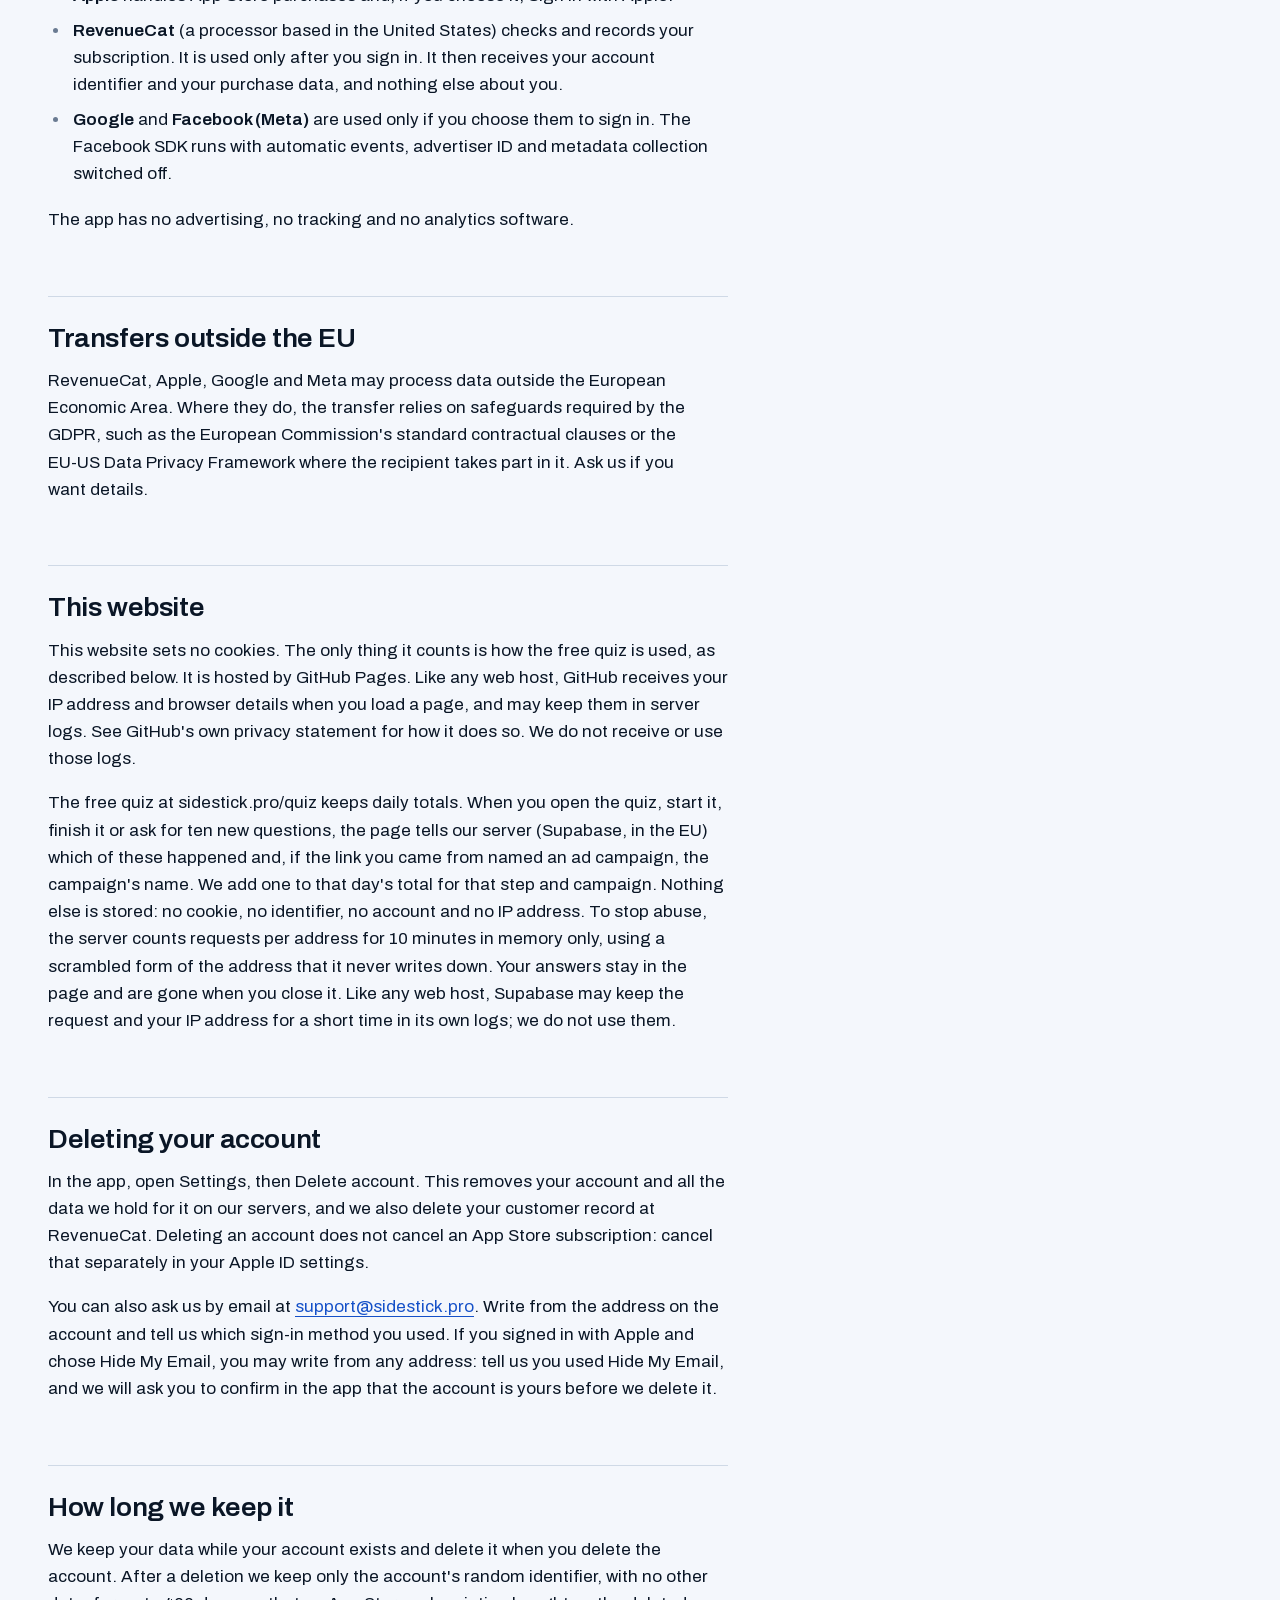
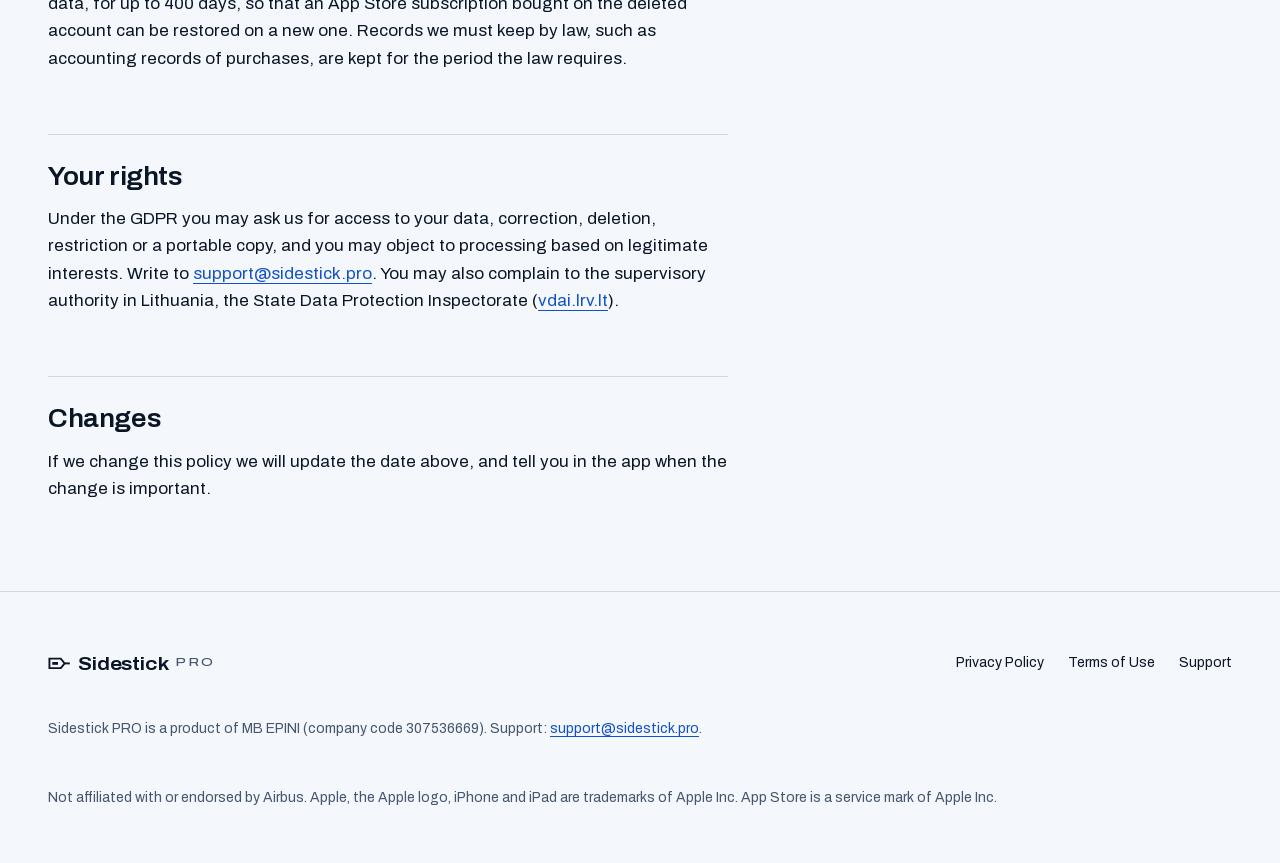
==== commit 9be19cc7: "Publish site from a320-question-bank f634fe14" ====
--- a/privacy/index.html
+++ b/privacy/index.html
@@ -31,7 +31,7 @@
 </header>
 <main id="main" class="wrap doc" tabindex="-1">
 <h1>Privacy Policy</h1>
-<p class="meta">Last updated: 8 November 2026</p>
+<p class="meta">Last updated: 25 November 2026</p>
 <h2>Who we are</h2>
 <p>Sidestick PRO is run by MB EPINI, a small partnership registered in Lithuania (company code 307536669, VAT number LT100019451612), Viršilų g. 6-403, Vilnius, Lithuania. We are the data controller for the Sidestick PRO app and this website. Contact: <a href="mailto:support@sidestick.pro">support@sidestick.pro</a>.</p>
 <h2>Without an account</h2>
@@ -63,7 +63,8 @@
 <h2>Transfers outside the EU</h2>
 <p>RevenueCat, Apple, Google and Meta may process data outside the European Economic Area. Where they do, the transfer relies on safeguards required by the GDPR, such as the European Commission's standard contractual clauses or the EU-US Data Privacy Framework where the recipient takes part in it. Ask us if you want details.</p>
 <h2>This website</h2>
-<p>This website sets no cookies and has no analytics. It is hosted by GitHub Pages. Like any web host, GitHub receives your IP address and browser details when you load a page, and may keep them in server logs. See GitHub's own privacy statement for how it does so. We do not receive or use those logs.</p>
+<p>This website sets no cookies. The only thing it counts is how the free quiz is used, as described below. It is hosted by GitHub Pages. Like any web host, GitHub receives your IP address and browser details when you load a page, and may keep them in server logs. See GitHub's own privacy statement for how it does so. We do not receive or use those logs.</p>
+<p>The free quiz at sidestick.pro/quiz keeps daily totals. When you open the quiz, start it, finish it or ask for ten new questions, the page tells our server (Supabase, in the EU) which of these happened and, if the link you came from named an ad campaign, the campaign's name. We add one to that day's total for that step and campaign. Nothing else is stored: no cookie, no identifier, no account and no IP address. To stop abuse, the server counts requests per address for 10 minutes in memory only, using a scrambled form of the address that it never writes down. Your answers stay in the page and are gone when you close it. Like any web host, Supabase may keep the request and your IP address for a short time in its own logs; we do not use them.</p>
 <h2 id="delete">Deleting your account</h2>
 <p>In the app, open Settings, then Delete account. This removes your account and all the data we hold for it on our servers, and we also delete your customer record at RevenueCat. Deleting an account does not cancel an App Store subscription: cancel that separately in your Apple ID settings.</p>
 <p>You can also ask us by email at <a href="mailto:support@sidestick.pro">support@sidestick.pro</a>. Write from the address on the account and tell us which sign-in method you used. If you signed in with Apple and chose Hide My Email, you may write from any address: tell us you used Hide My Email, and we will ask you to confirm in the app that the account is yours before we delete it.</p>
--- a/assets/legal.css
+++ b/assets/legal.css
@@ -1 +1 @@
-*{box-sizing:border-box}:root{--nav-h:64px}html{background:var(--ground);scroll-padding-top:88px;-webkit-text-size-adjust:100%}body{margin:0;background:var(--ground);color:var(--ink);font:400 17px/1.6 var(--sans);overflow-x:clip}::selection{background:var(--action);color:var(--on-action)}a{color:var(--action);text-underline-offset:.22em;text-decoration-thickness:1px;overflow-wrap:anywhere}:focus-visible{outline:2px solid var(--action);outline-offset:3px;border-radius:4px}.wrap{width:min(1240px,100% - 2 * clamp(16px,4vw,48px));margin-inline:auto}.skip{position:absolute;left:16px;top:-60px;z-index:60;padding:10px 14px;background:var(--action);color:var(--on-action);border-radius:var(--r-2)}.skip:focus{top:12px}main:focus{outline:none}.lnav{position:sticky;top:0;z-index:30;background:color-mix(in srgb,var(--ground) 88%,transparent);-webkit-backdrop-filter:blur(14px) saturate(1.2);backdrop-filter:blur(14px) saturate(1.2);border-bottom:1px solid var(--line)}.lnav .bar{display:flex;align-items:center;justify-content:space-between;height:var(--nav-h);gap:16px}.lnav .wordmark{font-size:21px}.home-link{flex:none;white-space:nowrap;display:inline-flex;align-items:center;min-height:44px;padding:0 16px;border:1px solid var(--edge);border-radius:var(--r-2);color:var(--ink);text-decoration:none;font:600 15px/1 var(--sans);font-stretch:104%;transition:border-color .2s}@media (hover: hover) and (pointer: fine){.home-link:hover{border-color:var(--ink-2)}}@media (max-width: 420px){.lnav .wordmark{font-size:18px}}@media (max-width: 319px){.lnav .bar{gap:10px}.lnav .wordmark{font-size:16px}.lnav .wordmark .pro{display:none}.home-link{border-color:transparent;padding:0 6px}}.doc{max-width:42.5rem;margin-inline:auto;padding-block:clamp(40px,7vw,80px) clamp(40px,6vw,72px)}@media (min-width: 1100px){.doc{margin-inline:max(clamp(16px,4vw,48px),calc((100% - 1240px) / 2)) auto}}.doc{width:min(42.5rem,100% - 2 * clamp(16px,4vw,48px))}.doc h1{font-size:clamp(34px,5.2vw,52px);font-weight:620;font-stretch:108%;letter-spacing:-.025em;line-height:1.06;margin:0 0 12px;text-wrap:balance;overflow-wrap:break-word}.doc h2{font-size:clamp(22px,2.4vw,26px);font-weight:620;font-stretch:104%;letter-spacing:-.015em;line-height:1.2;margin:2.4em 0 .5em;padding-top:1em;border-top:1px solid var(--line);text-wrap:balance}.doc h3{font-size:19px;font-weight:620;line-height:1.3;margin:1.6em 0 .3em}.doc p{margin:0 0 1em;text-wrap:pretty;overflow-wrap:break-word}.doc ul,.doc ol{margin:0 0 1.1em;padding-left:1.3em}.doc li{margin:0 0 .45em;padding-left:.2em;overflow-wrap:break-word}.doc li::marker{color:var(--ink-3)}.doc .meta{color:var(--ink-2);font-size:15px;margin:0 0 8px}.doc .lead2{color:var(--ink-2);font-size:clamp(18px,1.5vw,20px);line-height:1.55}.doc strong,.doc b{font-weight:620}.doc code{font-family:var(--mono);font-size:.92em}footer{border-top:1px solid var(--line);padding:48px 0 40px;color:var(--ink-2);font-size:14px}footer .wrap{display:grid;gap:18px}footer .top{display:flex;justify-content:space-between;align-items:center;gap:24px;flex-wrap:wrap}footer .wordmark{font-size:19px}footer nav{display:flex;gap:8px 24px;flex-wrap:wrap}footer nav a{color:var(--ink);text-decoration:none;padding:12px 0}@media (hover: hover) and (pointer: fine){footer nav a:hover{text-decoration:underline}}footer p{max-width:70em}
+*{box-sizing:border-box}:root{--nav-h:64px}html{background:var(--ground);overscroll-behavior-y:none;scroll-padding-top:88px;-webkit-text-size-adjust:100%;-webkit-tap-highlight-color:transparent}a,button,summary{touch-action:manipulation}body{margin:0;background:var(--ground);color:var(--ink);font:400 17px/1.6 var(--sans);overflow-x:clip}::selection{background:var(--action);color:var(--on-action)}a{color:var(--action);text-underline-offset:.22em;text-decoration-thickness:1px;overflow-wrap:anywhere}:focus-visible{outline:2px solid var(--action);outline-offset:3px;border-radius:4px}:root{--gutter:max(clamp(16px,4vw,48px),env(safe-area-inset-left,0px),env(safe-area-inset-right,0px))}.wrap{width:min(1240px,100% - 2 * var(--gutter));margin-inline:auto}.skip{position:absolute;left:16px;top:-60px;z-index:60;padding:10px 14px;background:var(--action);color:var(--on-action);border-radius:var(--r-2)}.skip:focus{top:12px}main:focus{outline:none}.lnav{position:sticky;top:0;z-index:30;background:color-mix(in srgb,var(--ground) 88%,transparent);-webkit-backdrop-filter:blur(14px) saturate(1.2);backdrop-filter:blur(14px) saturate(1.2);border-bottom:1px solid var(--line)}.lnav .bar{display:flex;align-items:center;justify-content:space-between;height:var(--nav-h);gap:16px}.lnav .wordmark{font-size:21px}.home-link{flex:none;white-space:nowrap;display:inline-flex;align-items:center;min-height:44px;padding:0 16px;border:1px solid var(--edge);border-radius:var(--r-2);color:var(--ink);text-decoration:none;font:600 15px/1 var(--sans);font-stretch:104%;transition:border-color .2s}@media (hover: hover) and (pointer: fine){.home-link:hover{border-color:var(--ink-2)}}@media (max-width: 420px){.lnav .wordmark{font-size:18px}}@media (max-width: 319px){.lnav .bar{gap:10px}.lnav .wordmark{font-size:16px}.lnav .wordmark .pro{display:none}.home-link{border-color:transparent;padding:0 6px}}.doc{max-width:42.5rem;margin-inline:auto;padding-block:clamp(40px,7vw,80px) clamp(40px,6vw,72px)}@media (min-width: 1100px){.doc{margin-inline:max(var(--gutter),calc((100% - 1240px) / 2)) auto}}.doc{width:min(42.5rem,100% - 2 * var(--gutter))}.doc h1{font-size:clamp(34px,5.2vw,52px);font-weight:620;font-stretch:108%;letter-spacing:-.025em;line-height:1.06;margin:0 0 12px;text-wrap:balance;overflow-wrap:break-word}.doc h2{font-size:clamp(22px,2.4vw,26px);font-weight:620;font-stretch:104%;letter-spacing:-.015em;line-height:1.2;margin:2.4em 0 .5em;padding-top:1em;border-top:1px solid var(--line);text-wrap:balance}.doc h3{font-size:19px;font-weight:620;line-height:1.3;margin:1.6em 0 .3em}.doc p{margin:0 0 1em;text-wrap:pretty;overflow-wrap:break-word}.doc ul,.doc ol{margin:0 0 1.1em;padding-left:1.3em}.doc li{margin:0 0 .45em;padding-left:.2em;overflow-wrap:break-word}.doc li::marker{color:var(--ink-3)}.doc .meta{color:var(--ink-2);font-size:15px;margin:0 0 8px}.doc .lead2{color:var(--ink-2);font-size:clamp(18px,1.5vw,20px);line-height:1.55}.doc strong,.doc b{font-weight:620}.doc code{font-family:var(--mono);font-size:.92em}footer{border-top:1px solid var(--line);padding:48px 0 40px;color:var(--ink-2);font-size:14px}footer .wrap{display:grid;gap:18px}footer .top{display:flex;justify-content:space-between;align-items:center;gap:24px;flex-wrap:wrap}footer .wordmark{font-size:19px}footer nav{display:flex;gap:8px 24px;flex-wrap:wrap}footer nav a{color:var(--ink);text-decoration:none;padding:12px 0}@media (hover: hover) and (pointer: fine){footer nav a:hover{text-decoration:underline}}footer p{max-width:70em}
